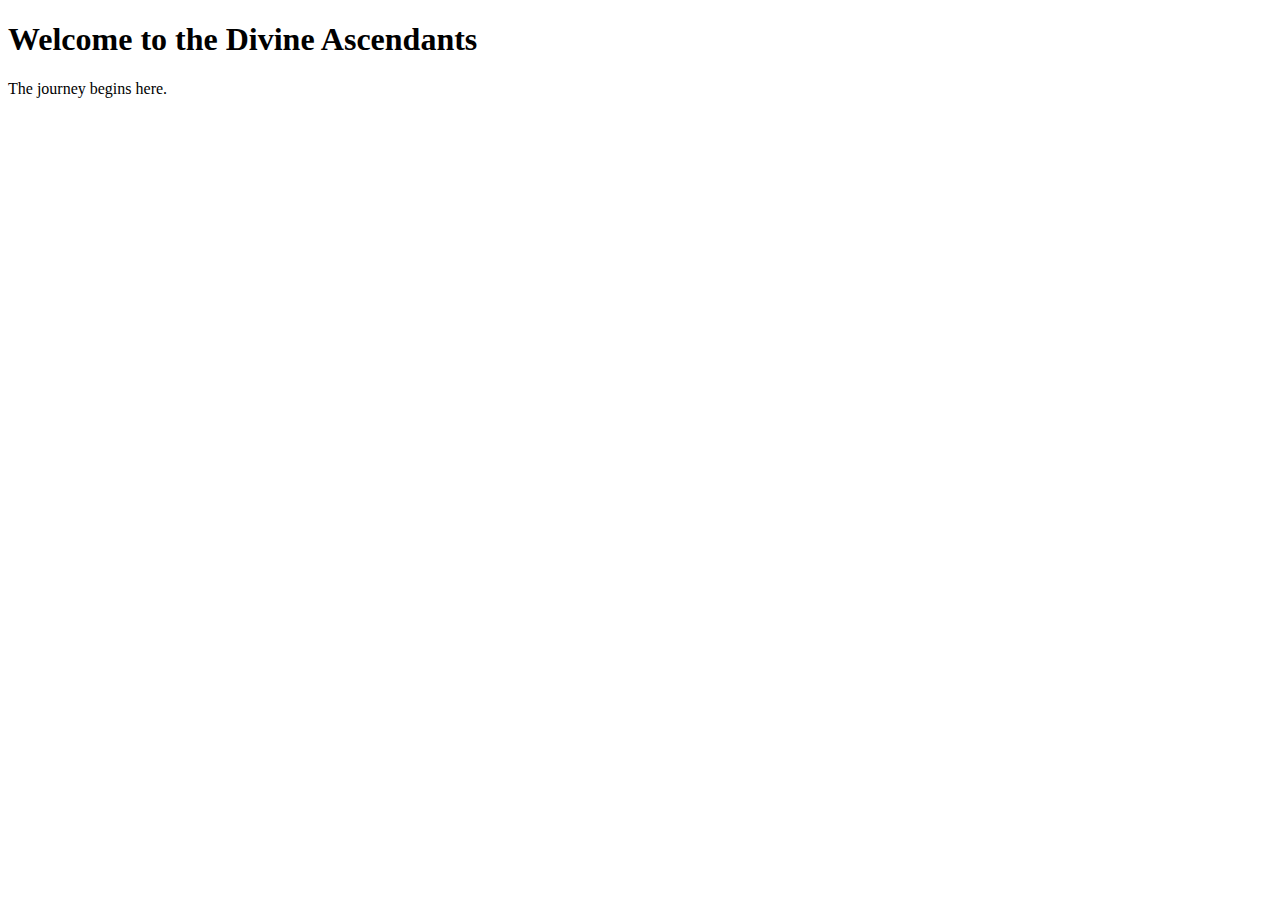
==== mint-divine-faction.html @ bdd408f7 "Updated site files" ====
<!DOCTYPE html>
<html lang="en">
<head>
    <meta charset="UTF-8">
    <meta name="viewport" content="width=device-width, initial-scale=1.0">
    <title>Divine Ascendants</title>
    <link rel="stylesheet" href="css/style.css">
</head>
<body>
    <h1>Welcome to the Divine Ascendants</h1>
    <p>The journey begins here.</p>
</body>
</html>
---- css/style.css ----
/* Background Video */
#background-container {
    position: fixed;
    top: 0;
    left: 0;
    width: 100%;
    height: 100%;
    z-index: -1;
    overflow: hidden;
}

#background-video {
    width: 100%;
    height: 100%;
    object-fit: cover;
}

/* Centered "Choose Your Faction" Text - Smaller & Better Font */
#faction-text {
    position: absolute;
    top: 10%;
    left: 50%;
    transform: translateX(-50%);
    font-size: 2rem;
    color: white;
    text-shadow: 3px 3px 10px rgba(255, 255, 255, 0.9);
    font-family: 'Cinzel', serif;
    letter-spacing: 2px;
}

/* Faction Buttons - Placed Over Portals */
#faction-buttons {
    position: absolute;
    width: 100%;
    height: 100%;
}

/* General Button Styles */
.faction-button {
    position: absolute;
    width: 60px;  /* Increased from 40px */
    height: 60px; /* Increased from 40px */
    border-radius: 50%;
    border: 1px solid white; /* Clearer border */
    font-size: 0.5rem; /* Slightly larger text */
    font-weight: bold;
    color: white;
    text-transform: uppercase;
    cursor: pointer;
    transition: 0.3s;
    display: flex;
    align-items: center;
    justify-content: center;
    text-align: center;
    background: rgba(0, 0, 0, 0.4); /* Slightly darker for readability */
    box-shadow: 0px 0px 6px white;
    opacity: 0.85; /* Keeps it subtle */
}

/* Adjusted Button Placement Over Portals */
.faction-button.divine {
    left: 18.5%;
    top: 50.5%;
    background: rgba(255, 215, 0, 0.6);
    box-shadow: 0px 0px 8px gold;
}

.faction-button.primordial {
    left: 48.3%;
    top: 45.2%;
    background: rgba(65, 105, 225, 0.6);
    box-shadow: 0px 0px 8px royalblue;
}

.faction-button.fallen {
    left: 78.5%;
    top: 49.8%;
    background: rgba(220, 20, 60, 0.6);
    box-shadow: 0px 0px 8px crimson;
}

/* Button Hover Effects */
.faction-button:hover {
    box-shadow: 0px 0px 12px white;
    opacity: 1;
}
#faction-video {
    position: absolute;
    top: 0;
    left: 0;
    width: 100vw;
    height: 100vh;
    object-fit: cover;
}
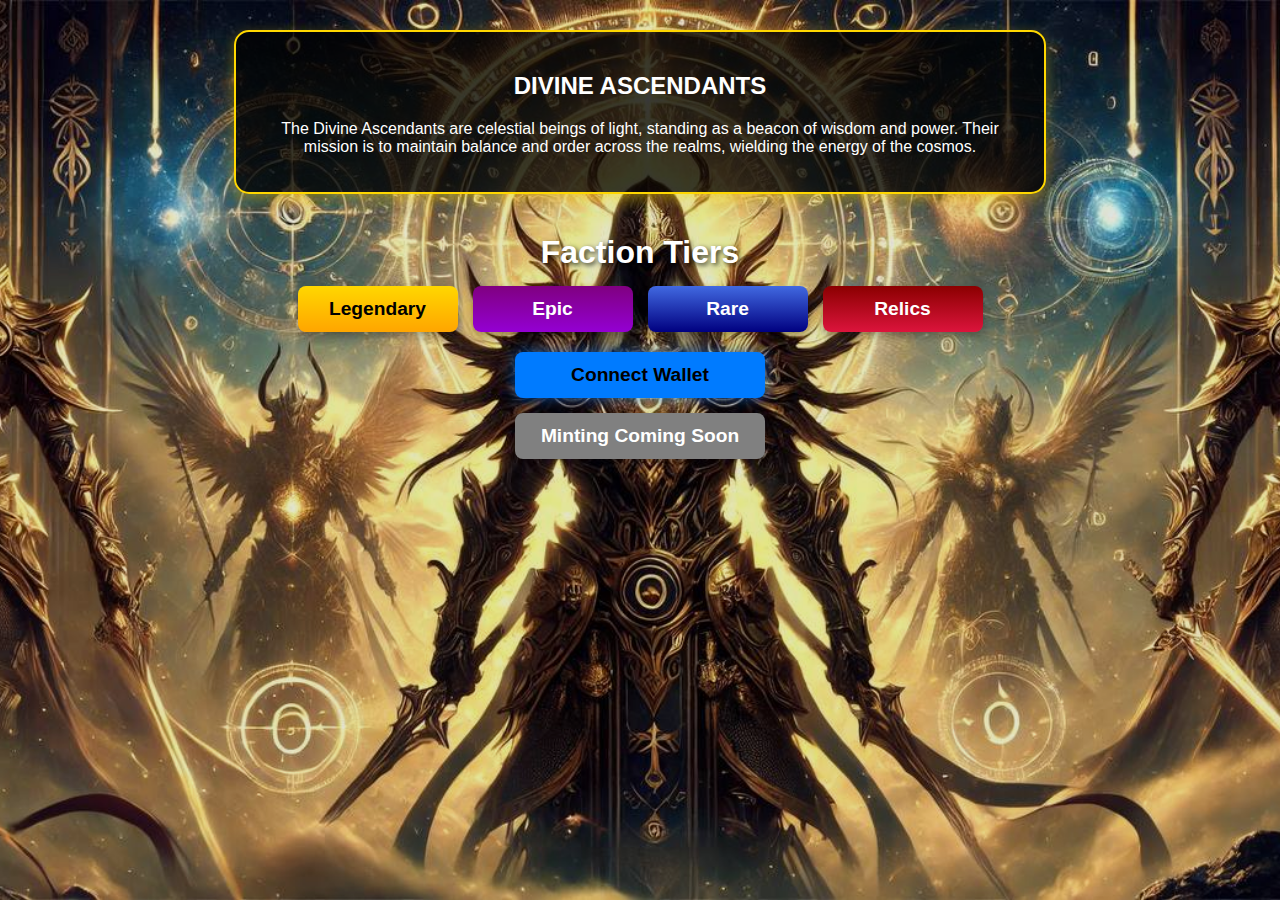
==== commit 1d4e38dc: "Updated responsive styles for mobile" ====
--- a/mint-divine-faction.html
+++ b/mint-divine-faction.html
@@ -3,11 +3,37 @@
 <head>
     <meta charset="UTF-8">
     <meta name="viewport" content="width=device-width, initial-scale=1.0">
-    <title>Divine Ascendants</title>
-    <link rel="stylesheet" href="css/style.css">
+    <title>DIVINE ASCENDANTS</title>
+    <link rel="stylesheet" href="css/faction-style.css">
+    <meta name="viewport" content="width=device-width, initial-scale=1.0">
 </head>
-<body>
-    <h1>Welcome to the Divine Ascendants</h1>
-    <p>The journey begins here.</p>
+<body class="divine">
+
+    <!-- Faction Background -->
+    <div class="faction-scroll">
+        <h2>DIVINE ASCENDANTS</h2>
+        <p>The Divine Ascendants are celestial beings of light, standing as a beacon of wisdom and power.
+            Their mission is to maintain balance and order across the realms, wielding the energy of the cosmos.
+        </p>
+    </div>
+
+        <!-- Tier Breakdown -->
+        <div class="tier-container">
+            <h2>Faction Tiers</h2>
+            <div class="tier-list">
+                <div class="tier-box legendary">Legendary</div>
+                <div class="tier-box epic">Epic</div>
+                <div class="tier-box rare">Rare</div>
+                <div class="tier-box relics">Relics</div>
+            </div>
+        </div>
+
+          <!-- Connect Wallet & Minting Placeholder -->
+    <div class="minting-section">
+        <button class="connect-wallet">Connect Wallet</button>
+        <button class="mint-button disabled">Minting Coming Soon</button>
+    </div>
+</div>
+
 </body>
 </html>--- a/css/faction-style.css
+++ b/css/faction-style.css
@@ -0,0 +1,294 @@
+/* General Styling */
+body {
+    margin: 0;
+    padding: 0;
+    font-family: 'Poppins', sans-serif;
+    color: white;
+    text-align: center;
+    background-size: cover;
+    background-position: center;
+}
+
+/* Add a Dark Overlay for Readability */
+body::before {
+    content: "";
+    position: absolute;
+    top: 0;
+    left: 0;
+    width: 100%;
+    height: 100%;
+    background: rgba(0, 0, 0, 0.1); /* Darken background slightly */
+    z-index: -1;
+}
+
+/* Faction Container */
+.faction-container {
+    display: flex;
+    flex-direction: column;
+    align-items: center;
+    padding: 50px 20px;
+}
+
+/* Faction Header */
+.faction-header h1 {
+    font-size: 2.8rem;
+    text-transform: uppercase;
+    letter-spacing: 2px;
+    text-shadow: 0 0 20px rgba(255, 255, 255, 1); /* Glow Effect */
+}
+
+/* Faction Lore Box */
+.faction-scroll {
+    width: 60%;
+    max-width: 800px;
+    margin: 30px auto;
+    padding: 20px;
+    background: rgba(0, 0, 0, 0.75); /* Slightly darker */
+    border: 2px solid gold;
+    border-radius: 15px;
+    text-align: center;
+    box-shadow: 0px 5px 15px rgba(255, 215, 0, 0.4);
+}
+
+/* Tiers Section */
+.tier-container {
+    margin-top: 40px;
+}
+
+.tier-container h2 {
+    font-size: 2rem;
+    margin-bottom: 15px;
+    text-shadow: 2px 2px 5px rgba(0, 0, 0, 0.8);
+}
+
+.tier-list {
+    display: flex;
+    gap: 15px;
+    justify-content: center;
+}
+
+/* Tier Buttons - Add 3D Effect */
+.tier-box {
+    padding: 12px 20px;
+    font-size: 1.2rem;
+    border-radius: 8px;
+    font-weight: bold;
+    width: 120px;
+    text-align: center;
+    transition: 0.3s;
+    box-shadow: 0px 4px 10px rgba(0, 0, 0, 0.3);
+}
+
+.tier-box:hover {
+    transform: translateY(-3px);
+    box-shadow: 0px 6px 15px rgba(255, 255, 255, 0.2);
+}
+
+/* Unique Tier Colors */
+.legendary { background: linear-gradient(180deg, gold, orange); color: black; }
+.epic { background: linear-gradient(180deg, purple, darkviolet); }
+.rare { background: linear-gradient(180deg, royalblue, navy); }
+.relics { background: linear-gradient(180deg, darkred, crimson); }
+
+/* Minting Section */
+.minting-section {
+    margin-top: 20px;
+    display: flex;
+    flex-direction: column;
+    align-items: center;
+    gap: 15px;
+}
+
+/* Buttons - Fix Size & Effects */
+.connect-wallet, .mint-button {
+    width: 250px;
+    padding: 12px 20px;
+    font-size: 1.2rem;
+    font-weight: bold;
+    border: none;
+    cursor: pointer;
+    border-radius: 8px;
+    transition: 0.3s;
+    text-align: center;
+}
+
+/* Connect Wallet - Glowing Hover */
+.connect-wallet {
+    background: #007bff;
+    box-shadow: 0px 0px 15px rgba(0, 123, 255, 0.6);
+}
+
+.connect-wallet:hover {
+    box-shadow: 0px 0px 25px rgba(0, 123, 255, 1);
+    transform: scale(1.05);
+}
+
+/* Mint Button - Disabled */
+.mint-button.disabled {
+    background-color: gray;
+    color: white;
+    cursor: not-allowed;
+    box-shadow: none;
+}
+
+/* Background Images for Factions */
+body.divine {
+    background: url('../images/divine-bg.jpg') no-repeat center center fixed;
+    background-size: cover;
+}
+
+body.primordial {
+    background: url('../images/primordial-bg.jpg') no-repeat center center fixed;
+    background-size: cover;
+}
+
+body.fallen {
+    background: url('../images/fallen-bg.jpg') no-repeat center center fixed;
+    background-size: cover;
+}
+
+/* Make videos scale properly on mobile */
+video {
+    width: 100%;
+    height: auto;
+    max-width: 1920px; /* Prevents it from getting too large */
+    display: block;
+    margin: 0 auto; /* Centers video */
+}
+
+/* Ensure background videos cover the screen properly */
+.background-video {
+    position: fixed;
+    top: 0;
+    left: 0;
+    width: 100vw;
+    height: 100vh;
+    object-fit: cover; /* Keeps proportions while filling screen */
+    z-index: -1; /* Keeps it behind other content */
+}
+
+/* Mobile Responsiveness */
+@media (max-width: 768px) {
+    .faction-container {
+        padding: 30px 10px; /* Less padding for smaller screens */
+    }
+
+    .faction-header h1 {
+        font-size: 2rem; /* Smaller title for mobile */
+    }
+
+    .faction-scroll {
+        width: 90%; /* Wider scroll box on mobile */
+        padding: 15px;
+    }
+
+    .tier-container h2 {
+        font-size: 1.5rem; /* Reduce tier title size */
+    }
+
+    .tier-list {
+        flex-direction: column; /* Stack tiers vertically on mobile */
+        align-items: center;
+    }
+
+    .tier-box {
+        width: 80%; /* Make tier buttons larger */
+        font-size: 1rem;
+    }
+
+    .connect-wallet, .mint-button {
+        width: 90%; /* Buttons take up more space on mobile */
+        font-size: 1rem;
+        padding: 10px;
+    }
+}
+
+/* Video Responsiveness */
+video {
+    width: 100%;
+    height: auto;
+    max-width: 100%;
+}
+
+/* Ensure Background Videos Fit on Mobile */
+@media (max-width: 768px) {
+    #background-video,
+    #faction-video {
+        width: 100vw; /* Make it full width */
+        height: auto; /* Maintain aspect ratio */
+        object-fit: cover;
+    }
+}
+/* Responsive Typography & Buttons */
+@media (max-width: 768px) {
+    .faction-header h1 {
+        font-size: 2rem; /* Reduce title size */
+    }
+
+    .faction-lore {
+        font-size: 1rem; /* Reduce lore text */
+        max-width: 90%; /* Ensure it doesn’t stretch too wide */
+    }
+
+    .tier-box {
+        width: 90px; /* Make tier buttons smaller */
+        font-size: 1rem;
+        padding: 10px 15px;
+    }
+
+    .connect-wallet, .mint-button {
+        width: 200px; /* Adjust button width */
+        font-size: 1rem;
+        padding: 10px 15px;
+    }
+}
+/* Responsive Video Scaling */
+@media (max-width: 768px) {
+    video {
+        width: 100%;  /* Make sure it scales within the screen */
+        height: auto; /* Keep aspect ratio */
+    }
+
+    .faction-container {
+        padding: 30px 15px; /* Reduce padding for smaller screens */
+    }
+}
+/* Responsive Font & Button Adjustments */
+@media (max-width: 768px) {
+    .faction-header h1 {
+        font-size: 2rem; /* Reduce title size */
+    }
+
+    .faction-lore {
+        font-size: 1rem; /* Smaller text for better readability */
+        max-width: 90%;
+    }
+
+    .tier-box {
+        font-size: 1rem; /* Adjust tier button text */
+        padding: 10px 15px;
+        width: 100px; /* Reduce width to fit better */
+    }
+
+    .connect-wallet, .mint-button {
+        font-size: 1rem; /* Reduce button text size */
+        padding: 10px 15px;
+        width: 200px; /* Keep buttons proportional */
+    }
+}
+/* Responsive Image & Video Adjustments */
+@media (max-width: 768px) {
+    .faction-container {
+        padding: 30px 10px; /* Reduce padding for better spacing */
+    }
+
+    .faction-video {
+        width: 100%; /* Make videos fill the screen width */
+        height: auto; /* Maintain aspect ratio */
+    }
+
+    .faction-banner {
+        max-width: 100%; /* Ensure banners fit within the screen */
+        height: auto; /* Maintain aspect ratio */
+    }
+}